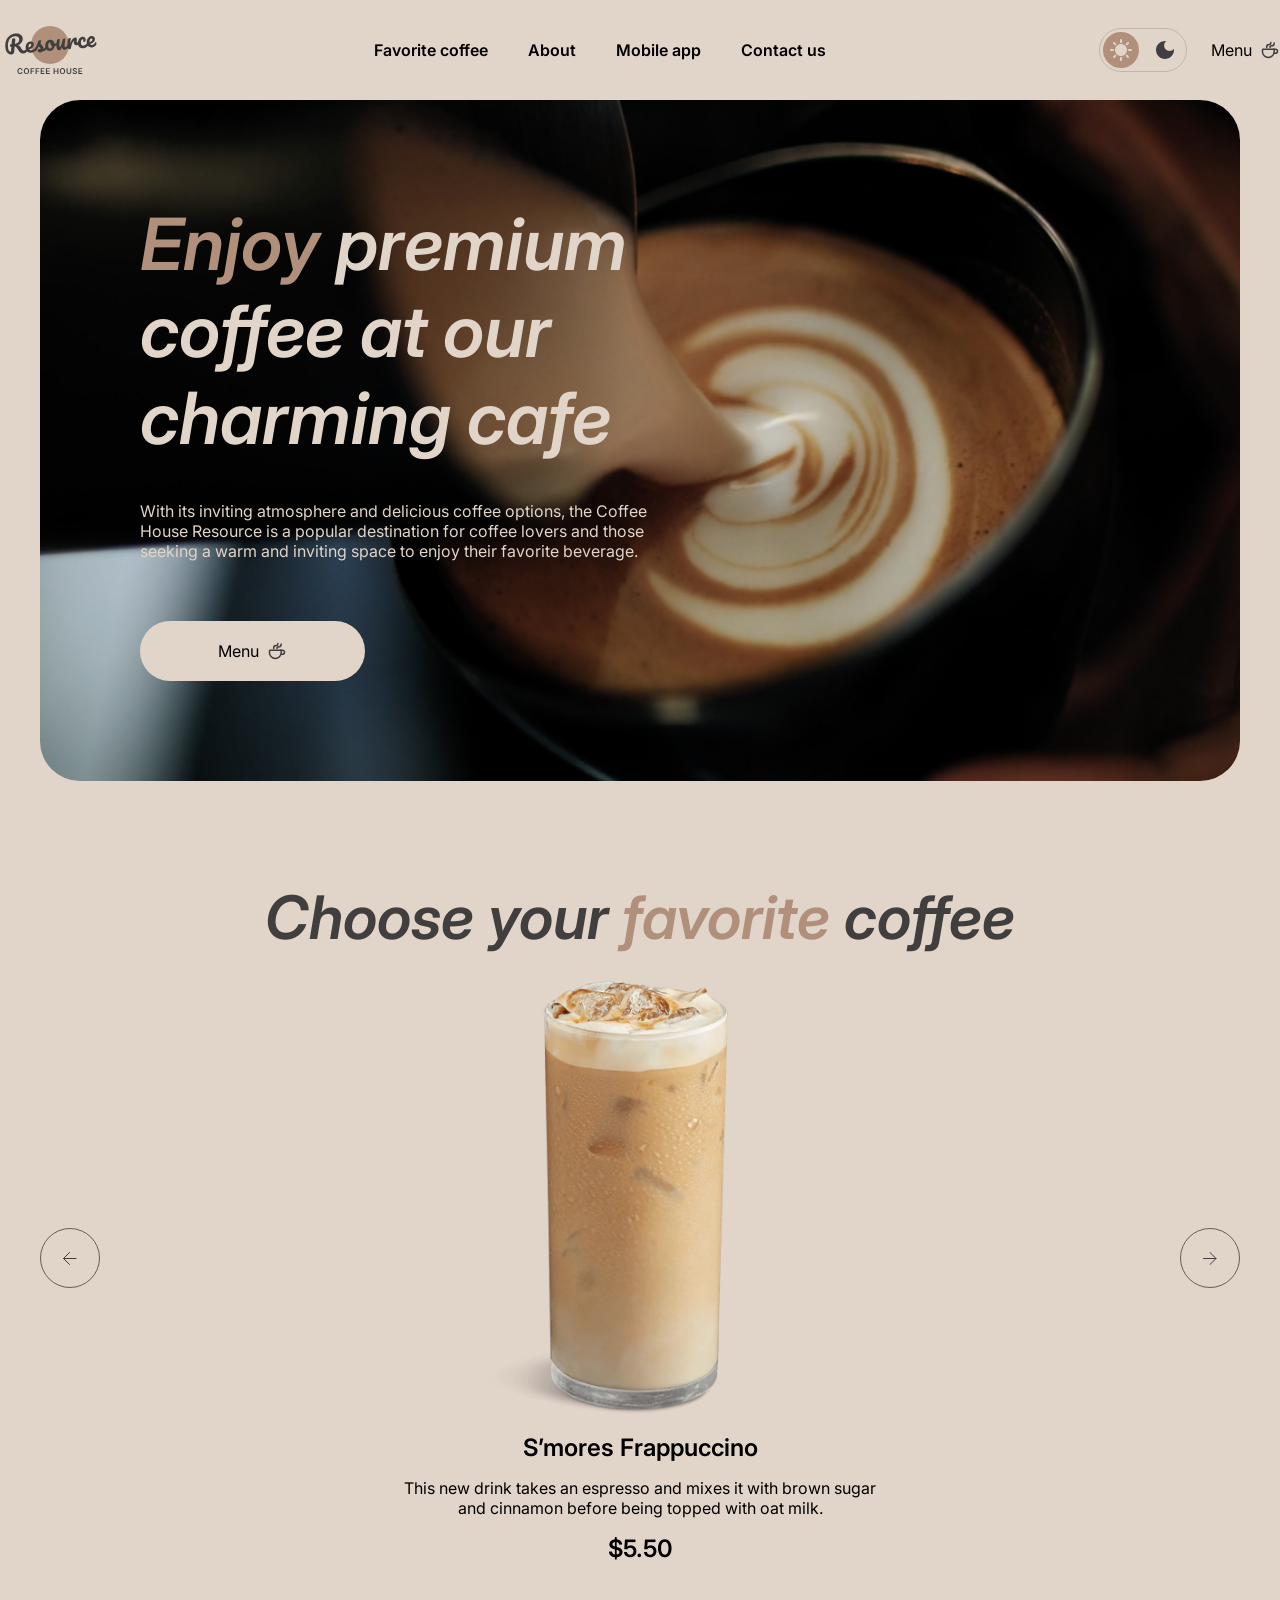
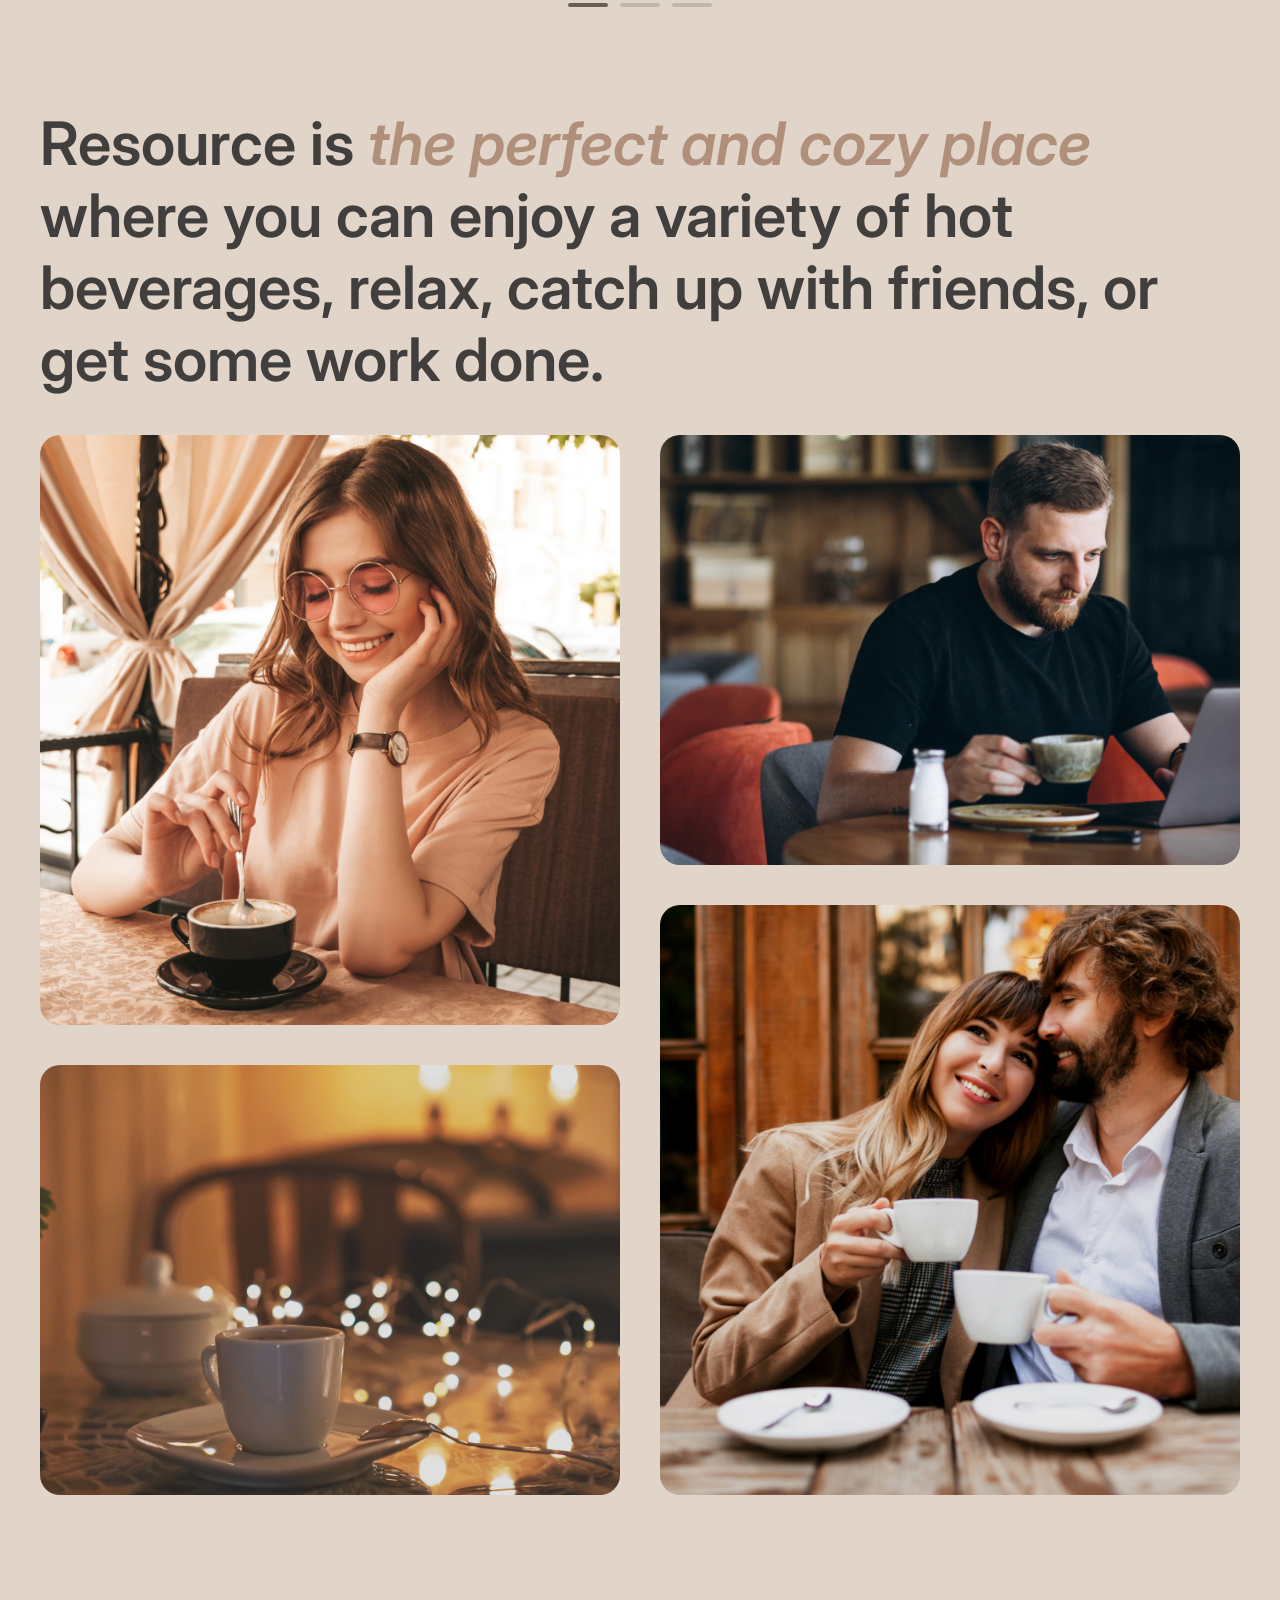
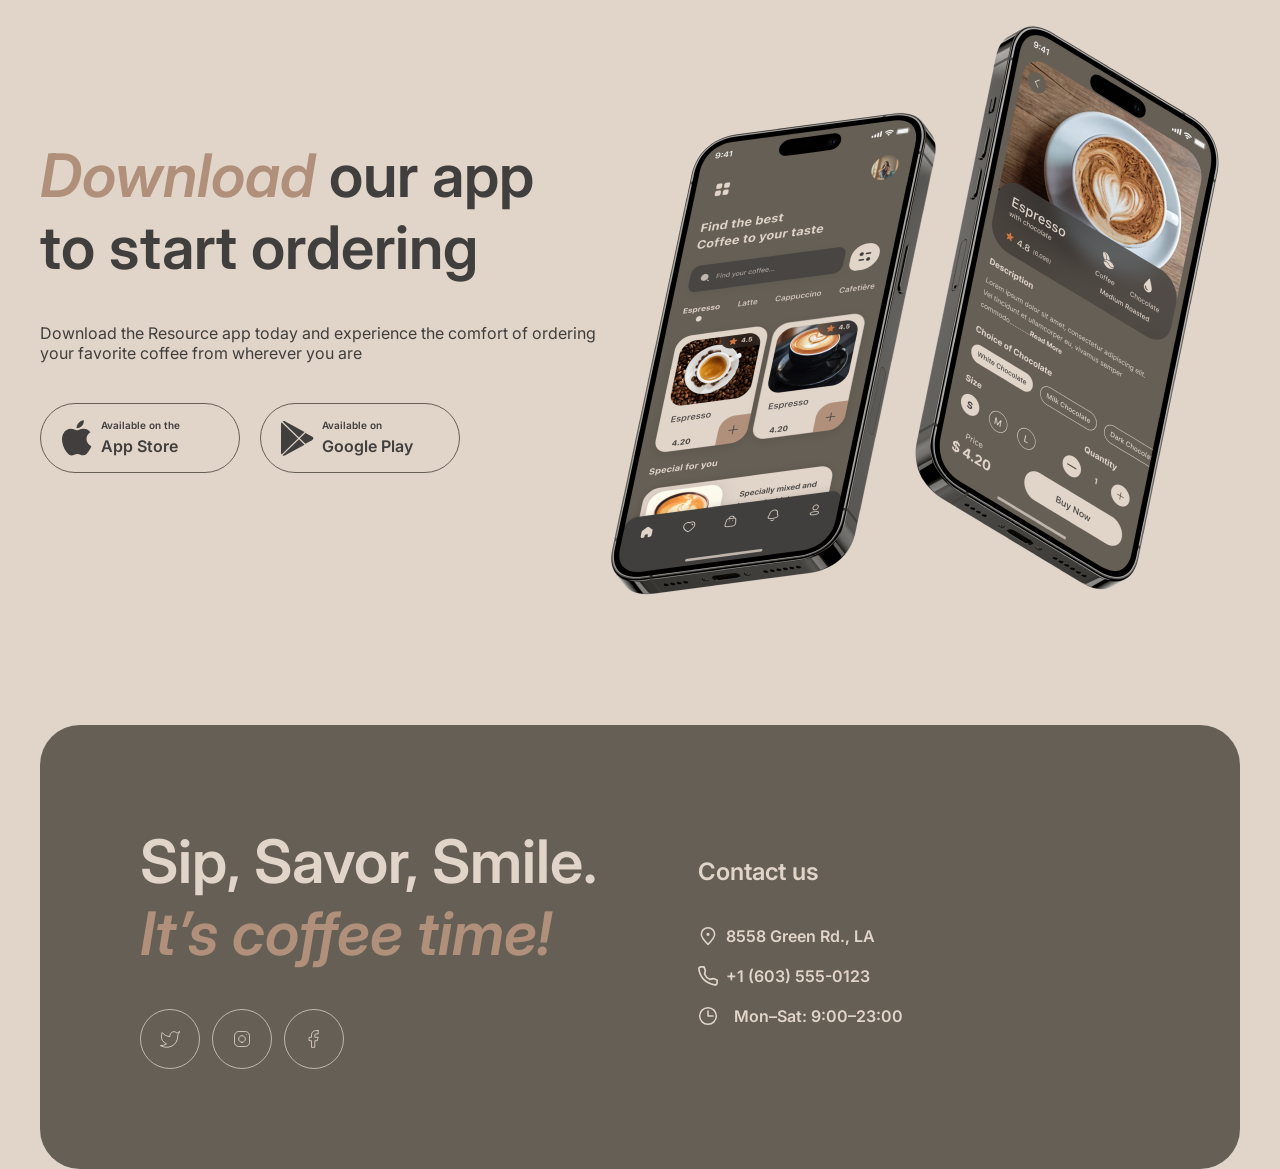
==== index.html @ 32d80911 "feat: add responsive layout" ====
<!DOCTYPE html>
<html lang="en" data-theme = 'light'>
<head>
    <meta charset="UTF-8">
    <meta name="viewport" content="width=device-width, initial-scale=1.0">
    <title>Document</title>
    <link rel="stylesheet" href="./style.css">
    <link rel="stylesheet" href="./common.css">
</head>
<body>
    <header class="header">
        <div class="wrapper">
            <div class="header__wrapper">
                <div class="header__logo">
                    <a href="./index.html">
                        <img src="./image/svg/logo.svg" alt="coffee house">
                    </a>
                </div>
                  <div class="header__navigation">
                <nav class="header__nav">
                    <ul class="header__list">
                        <li class="header__item">
                            <a href="#favorite" class="header__link">
                                Favorite coffee
                            </a>
                        </li>
                         <li class="header__item">
                            <a href="#about" class="header__link">
                                About
                            </a>
                        </li>
                         <li class="header__item">
                            <a href="#mobile-app" class="header__link">
                                Mobile app
                            </a>
                        </li>
                         <li class="header__item">
                            <a href="#contacts" class="header__link">
                                Contact us
                            </a>
                        </li>
                    </ul>
                </nav>
                          <div class="header__menu-mobile">
                        <a href="./menu.html" class="header__menu-link">
                          <span>Menu</span>
                        <img src="./image/svg/coffee-cup.svg" alt="">
                    </a>
                </div>
                </div>
                <div class="header__actions">
                    <button class="theme-switch"
                    type="button"
                    aria-label="Switch to the dark theme"
                    aria-checked="false"
                    role="switch"
                    >
                    <span class="theme-switch__option theme-switch__option--sun">
                        <img src="./image/svg/Sun.svg" alt="">
                    </span>
                   <span class="theme-switch__option theme-switch__option--moon">
                      <span class="theme-switch__icon theme-switch__icon--moon"></span>
                   </span>
                    </button>
                    <div class="header__menu">
                        <a href="./menu.html" class="header__menu-link">
                          <span>Menu</span>
                        <img src="./image/svg/coffee-cup.svg" alt="">
                    </a>
                </div>
    <button
    class="burger"
    type="button"
    aria-label="Open menu"
    aria-expanded="false"
    aria-controls="main-navigation"
  >
    <span class="burger__line"></span>
    <span class="burger__line"></span>
  </button>
                 
                </div>
            </div>

        </div>
    </header>
    <main>
        <div class="wrapper">
        <section class="hero">
            <div class="hero__wrapper">
                <h1 class="hero__title">
                <span class="hero__world">Enjoy</span> premium coffee at our charming cafe
             </h1>
             <p class="hero__subtitle">
                With its inviting atmosphere and delicious coffee options, 
                the Coffee House Resource is a popular destination for coffee lovers and those 
                seeking a warm and inviting space to enjoy their favorite beverage.
             </p>
                <div class = "hero__wrap">
                <a class="hero__button" href="./menu.html"><span>Menu</span><img src="./image/svg/coffee-cup.svg" alt=""></a>
        
             </div>
            </div>
          
        </section>
        <section class="favorites" id="favorite">
            <h2 class="favorites__title">
                Choose your <span class="favorites__accent">favorite</span> coffee
            </h2>
              <div class="favorites__slider">

                <button class="favorites__arrow favorites__arrow--prev"
                type="button"
                 aria-label="Previous coffee"
                ><img src="./image/svg/left.svg" alt="">
            </button>


                 <div class="favorites__viewport">
                 <div class="favorites__track">

        <article class="favorites__slide">
          <img
            class="favorites__image"
            src="./image/coffee-slider-1.png"
            alt="S'mores Frappuccino"
          >

          <h3 class="favorites__name">
            S’mores Frappuccino
          </h3>

          <p class="favorites__description">
       This new drink takes an espresso and mixes it with brown sugar and cinnamon before being topped with oat milk.
          </p>

          <p class="favorites__price">$5.50</p>
        </article>
        
        <article class="favorites__slide">
          <img
            class="favorites__image"
            src="./image/coffee-slider-2.png"
            alt="S'mores Frappuccino"
          >

          <h3 class="favorites__name">
            Caramel Macchiato
          </h3>

          <p class="favorites__description">
       Fragrant and unique classic espresso with rich caramel-peanut syrup, with cream under whipped thick foam.
          </p>

          <p class="favorites__price">$5.00</p>
        </article>
          <article class="favorites__slide">
          <img
            class="favorites__image"
            src="./image/coffee-slider-3.png"
            alt="S'mores Frappuccino"
          >

          <h3 class="favorites__name">
            Ice coffee
          </h3>

          <p class="favorites__description">
     A popular summer drink that tones and invigorates. Prepared from coffee, milk and ice.

          <p class="favorites__price">$4.50</p>
        </article>
                 </div>
                 </div>
                     <button class="favorites__arrow favorites__arrow--next"
                type="button"
                 aria-label="Next coffee"
                ><img src="./image/svg/right.svg" alt=""></button>
              </div>
                <div class="favorites__pagination" aria-hidden="true">
    <span class="favorites__indicator favorites__indicator--active"></span>
    <span class="favorites__indicator"></span>
    <span class="favorites__indicator"></span>
  </div>
        </section>
          </div>
    <div class="wrapper">
        <section class="about" id="about">
            <h3 class="about__title">
                Resource is <span class="about__world">the perfect and cozy place</span> where you can enjoy a 
                variety of hot beverages, relax, catch up with friends, or get some work done.
            </h3>
            <div class="about__images">
            <img class="about__one about__image" src="./image/about-1.jpg" alt="">
               <img class="about__three about__image about__image--mobile-hidden" src="./image/about-3.jpg" alt="">
            <img class="about__two about__image about__image--mobile-hidden" src="./image/about-2.jpg" alt="">
         
            <img class="about__four about__image" src="./image/about-4.jpg" alt="">
            </div>
           
        </section>
    </div>
     <div class="wrapper">
        <section class="mobile" id = "mobile-app">
            <div class="mobile__wrapper">
                          <div class="mobile__text">
            <h2 class="mobile__title">
               <span class="mobile__world">Download</span>  our app
                  to start ordering
            </h2>
            <p class="mobile__description">
                Download the Resource app today and experience the comfort
                 of ordering your favorite coffee from wherever you are
            </p>
            <div class="links">
                <a class="links__store" href="">  <span class="links__icon links__icon--apple"></span>
                    <span class="links__text">
      <span class="links__caption">Available on the</span>
      <span class="links__name">App Store</span>
    </span></a>
                <a class="links__store" href="">  <span class="links__icon links__icon--google"></span>
                    <span class="links__text">
      <span class="links__caption">Available on</span>
      <span class="links__name">Google Play</span>
    </span></a>

            </div>
          </div>
      <img src="./image/mobile-screens.png" alt="" class="mobil__img">
            </div>
        </section>
     </div>

    </main>
         <div class="wrapper">
<footer class="contacts" id="contacts">
    <div class="contacts__wrapper">
  <div class="contacts__intro">
    <h2 class="contacts__title">
      Sip, Savor, Smile.
      <span class="contacts__accent">
        It’s coffee time!
      </span>
    </h2>

    <div class="contacts__socials">
     <a class="contacts__link" href=""><span class="contacts__icon contacts__icon--twitter"></span></a>
     <a class="contacts__link"  href=""><span class="contacts__icon contacts__icon--insagram"></a>
     <a class="contacts__link"  href=""><span class="contacts__icon contacts__icon--facebook"></a>
    </div>
  </div>

  <div class="contacts__info">
    <p class="contacts__heading">
      Contact us
    </p>
    <ul class="contacts__list">
  <li class="contacts__item">
    <a
      class="contacts__link-info"
      href="https://maps.google.com/?q=8558+Green+Rd+LA"
      target="_blank"
      rel="noopener noreferrer"
    >
      <span class="contacts__icon contacts__icon--location"></span>
      <span class="contacts__text">8558 Green Rd., LA</span>
    </a>
  </li>

  <li class="contacts__item">
    <a
      class="contacts__link-info"
      href="tel:+16035550123"
    >
      <span class="contacts__icon contacts__icon--phone"></span>
      <span class="contacts__text">+1 (603) 555-0123</span>
    </a>
  </li>

  <li class="contacts__item">
    <div class="contacts__schedule">
      <span class="contacts__icon contacts__icon--clock"></span>
      <span class="contacts__text">Mon–Sat: 9:00–23:00</span>
    </div>
  </li>
</ul>
  </div>
  </div>
</footer>
     </div>
 <script src="./index.js"></script>
  <script src="./common.js"></script>
</body>

</html>
---- style.css ----
/*hero*/


.hero{
    background: url('./image/img-hero.jpg') center no-repeat;
    background-size: cover;
    margin-top: 100px;
    border-radius: 40px;
    margin-bottom: 100px;
}

.hero__wrapper{
  padding-top: 100px;
  padding-left: 100px;
  padding-bottom: 100px;
  max-width: 620px;
}

.hero__title{
  font-weight: 600;
  font-style: italic;
  font-size: 72px;
  color: #E1D4C9;
  margin-bottom: 40px;
}

.hero__world{
    color: #B0907A;
}

.hero__subtitle{
    font-weight: 400;
    font-size: 16px;
    color: #E1D4C9;
    margin-bottom: 60px;
}


.hero__button{
    display: flex;
    gap: 8px;
    border-radius: 100px;
    background-color: #E1D4C9;
    padding: 20px 78px;
}

.favorites{
    margin-bottom: 100px;
}

.favorites__title{
    font-weight: 600;
    font-size: 60px;
    font-style: italic;
    color: #403F3D;
    text-align: center;
}

.favorites__accent{
    color: #B0907A;
}


.favorites__slider{
    display: grid;
    grid-template-columns: auto minmax(0, 480px) auto;
    align-items: center;
    margin-bottom: 40px;
    justify-content: space-between;    
}

.favorites__viewport {
  overflow: hidden;
}


.favorites__track {
  display: flex;
  transition: transform 0.5s ease;
}


.favorites__slide {
  flex: 0 0 100%;
  text-align: center;
}

.favorites__image {
  width: 480px;
  max-width: 100%;
  margin-inline: auto;
}

.favorites__name {
    margin-bottom: 16px;
    font-weight: 600;
    font-size: 24px;
}
.favorites__description{
    margin-bottom: 16px;
}

.favorites__price{
    font-weight: 600;
    font-size: 24px;
}

.favorites__arrow {
  display: flex;
  align-items: center;
  justify-content: center;
  width: 60px;
  height: 60px;
  border: 1px solid #665F55;
  border-radius: 50%;
  transition:
    background-color 0.2s ease,
    color 0.2s ease;
}

.favorites__pagination{
    display: flex;
    gap: 12px;
    justify-content: center;
}


.favorites__indicator{
    width: 40px;
    height: 4px;
    background-color: #C1B6AD;
    border-radius: 100px;
}


.favorites__arrow:hover {
  background-color: #665f55;
  color: #e1d4c9;
}

.favorites__arrow:focus-visible {
  outline: 2px solid #403f3d;
  outline-offset: 3px;
}

.favorites__indicator--active {
  background-color: #665f55;
}


.about{
    margin-bottom: 100px;
}


.about__title{
    font-weight: 600;
    color: #403F3D;
    font-size: 60px;
    margin-bottom: 40px;
}

.about__world{
 color: #B0907A;
 font-style: italic;
}


.about__one{
    max-width: 660px;
    height: 590px;
    grid-column: 1/2;
    grid-row: 1/3;
}

.about__two{
    max-width: 660px;
    height: 430px;
    grid-column: 1/2;
    grid-row: 3/4;
}

.about__three{
    max-width: 660px;
    height: 430px;
    grid-column: 2/3;
    grid-row: 1/2;
}

.about__four{
    max-width: 660px;
    height: 590px;
    grid-column: 2/3;
    grid-row: 2/4;
}

.about__images{
    display: grid;
    grid-template-columns: 1fr 1fr;
    grid-template-rows: 430px 120px 430px;
    gap: 40px
}

.about__image {
  width: 100%;
  height: 100%;

  object-fit: cover;
  border-radius: 20px;
}


.mobile{
    margin-bottom: 100px;
}

.mobile__title{
    font-weight: 600;
    font-size: 60px;
    margin-bottom: 40px;
}

.mobile__world{
    color: #B0907A;
    font-style: italic;
}

.mobile__text{
    max-width: 560px;
    color: #403F3D;
    margin-top: 144px;
}

.mobile__description{
    margin-bottom: 40px;
}

.mobile__wrapper{
    display: flex;
}

.links{
    display: flex;
    gap: 20px;
      transition:
    background-color 0.2s ease,
    color 0.2s ease;
      color: #403f3d;
}

.links__store{
    display: flex;;
    border: 1px solid #665F55;
    border-radius: 100px;
    font-weight: 600;
    align-items: center;
     padding-top: 14px;
     padding-bottom: 14px;
     padding-left: 20px;
     width: 200px;
}

.links__text{
     display: flex;
     flex-wrap: wrap;
    margin-left: 8px;
}

.links__caption{
    margin-bottom: 2px;
    font-size: 10px;
    line-height: 140%;
}

.links__name{
    font-size: 16px;
    line-height: 150%;
}

.links__icon {
  display: block;
  width: 36px;
  height: 36px;

  background-color: currentColor;

  mask-repeat: no-repeat;
  mask-position: center;
  mask-size: contain;

  -webkit-mask-repeat: no-repeat;
  -webkit-mask-position: center;
  -webkit-mask-size: contain;
}


.links__icon--apple {
  mask-image: url('./image/svg/Vector\ \(2\).svg');
  -webkit-mask-image: url('./image/svg/Vector\ \(2\).svg');
}

.links__icon--google{
    mask-image: url('./image/svg/Icon.svg');
  -webkit-mask-image: url('./image/svg/Icon.svg');
}

.links__store:hover {
  background-color: #665F55;
  color: #E1D4C9
}

.hero__wrap{
    display: flex;
}


@media (max-width: 768px) {
.mobile__wrapper{
    flex-direction: column;
}

.about__image--mobile-hidden{
    display: none;
}

.about__images{
    grid-template-columns: 1fr;
    grid-template-rows: none;
}

.about__four{
    grid-column: 1;
}

.about__one{
     grid-column: 1/2;
    grid-row: 1/2;
}

.mobile__text{
    margin-top: 0;
}
.mobile__text{
    margin-bottom: 100px;
}
}

@media (max-width: 380px) {
    body{
        padding-left: 16px;
        padding-right: 16px;
    }
.favorites__arrow{
    display: none;
}

.hero__wrapper{
    padding: 60px 16px 60px 16px;
}

.hero__title{
    font-size: 42px;
}

  .favorites__slider {
    grid-template-columns: minmax(0, 1fr);
    justify-content: normal;
    gap: 0;
  }

    .favorites__viewport {
    width: 100%;
    max-width: 480px;
    justify-self: center;
    overflow: hidden;
  }

  .favorites__track {
    width: 100%;
  }

  .favorites__slide {
    flex: 0 0 100%;
    min-width: 0;
  }

  .about__title, .mobile__title, .contacts__title{
    font-size: 32px;
  }

  .about__image{
    width: 100%;
    height: 590px;
  }

  .links{
    flex-direction: column;
  }

  
}
---- common.css ----
/* reset.css */

*,
*::before,
*::after {
  box-sizing: border-box;
}

html {
  scroll-behavior: smooth;
}

body {
  margin: 0;
  min-width: 320px;
  padding-left: 40px;
  padding-right: 40px;
}

h1,
h2,
h3,
h4,
p,
figure,
blockquote,
dl,
dd {
  margin: 0;
}

ul,
ol {
  margin: 0;
  padding: 0;
  list-style: none;
}

a {
  color: inherit;
  text-decoration: none;
}

button,
input,
textarea,
select {
  font: inherit;
}

button {
  padding: 0;
  border: 0;
  background: none;
  color: inherit;
  cursor: pointer;
}

img,
picture,
svg,
video,
canvas {
  display: block;
  max-width: 100%;
}

img {
  height: auto;
}

input,
textarea,
select {
  border: 0;
  outline: none;
}

textarea {
  resize: vertical;
}

table {
  border-collapse: collapse;
  border-spacing: 0;
}

:focus-visible {
  outline: 2px solid currentColor;
  outline-offset: 3px;
}




@font-face {
  font-family: 'Inter';
  src: url('./fonts/Inter-VariableFont_opsz\,wght.ttf')
    format('truetype');
  font-style: normal;
  font-weight: 100 900;
}

@font-face {
  font-family: 'Inter';
  src: url('./fonts/Inter-Italic-VariableFont_opsz\,wght.ttf')
    format('truetype');
  font-style: italic;
  font-weight: 100 900;
}


body {
  font-family: 'Inter', sans-serif;
  background-color: #E1D4C9;
}

.wrapper{
    max-width: 1360px;
    margin: 0 auto;
}

.header{
    position: fixed;
      top: 20px;
      left: 0;
   
  width: 100%;
  z-index: 1000;
}

.theme-switch__option {
  display: flex;
  align-items: center;
  justify-content: center;
  width: 36px;
  height: 36px;
  border-radius: 50%;
}

.theme-switch__option--sun {
  background-color: #b0907a;
}

.theme-switch__option--moon {
  background-color: transparent;
}

[data-theme='dark'] .theme-switch__option--sun{
  background-color: transparent;
}


[data-theme='dark'] .theme-switch__option--moon{
background-color: #B0907A;
}


.theme-switch__icon--moon {
  width: 18px;
  height: 18px;
  background-color: #403f3d;
  mask-image: url('./image/svg/Moon.svg');
  mask-repeat: no-repeat;
  mask-position: center;
  mask-size: contain;

  -webkit-mask-image: url('../image/svg/Moon.svg');
  -webkit-mask-repeat: no-repeat;
  -webkit-mask-position: center;
  -webkit-mask-size: contain;
}

[data-theme='dark'] .theme-switch__icon--moon {
  background-color: #E1D4C9;
}

.header__navigation {
  display: flex;
  align-items: center;
  gap: 40px;
}


.header__wrapper{
    display: flex;
    justify-content: space-between;
    align-items: center;
}

.header__list{
    display: flex;
    font-size: 16px;
    font-weight: 600;
}

.header__item:not(:last-child){
    margin-right: 40px;
}

.header__link {
  text-decoration: none;
}

.header__link:hover {
  opacity: 0.4;
}

.header__link:focus-visible {
  outline: 2px solid #403f3d;
  outline-offset: 3px;
}

.header__link:active {
  opacity: 0.6;
}

.header__actions{
    display: flex;
    gap:24px;
    align-items: center;
}

.theme-switch{
    display: flex;
    gap: 8px;
    width: 88px;
    height: 44px;
    border: 1px solid #C1B6AD;
    border-radius: 100px;
    padding: 3px;

}


.header__menu-link{
    display: flex;
    gap: 8px
}



.contacts{
    background-color: #665F55;
    border-radius: 40px;
}


.contacts__wrapper{
    display: flex;
}


.contacts__intro{
    max-width: 558px;
    padding: 100px 0px 100px 100px;
    margin-right: 100px;

}

.contacts__title{
    color: #E1D4C9;
    font-weight: 600;
    font-size: 60px;
    margin-bottom: 40px;
}


.contacts__accent{
    color: #B0907A;
    font-style: italic;
}

.contacts__socials{
    display: flex;
      gap: 12px;
    color: #E1D4C9;
}

.contacts__link{
  display: flex;
  align-items: center;
  justify-content: center;
  width: 60px;
  height: 60px;

  border: 1px solid #c1b6ad;
  border-radius: 50%;
transition: color 0.2s ease;;
}

.contacts__icon{
  display: block;
  width: 22px;
  height: 20px;

  background-color: currentColor;

  mask-repeat: no-repeat;
  mask-position: center;
  mask-size: contain;

  -webkit-mask-repeat: no-repeat;
  -webkit-mask-position: center;
  -webkit-mask-size: contain;
}

.contacts__icon--twitter {
  mask-image: url('./image/svg/twitter.svg');
  -webkit-mask-image: url('./image/svg/twitter.svg');
}

.contacts__icon--insagram {
  mask-image: url('./image/svg/instagram.svg');
  -webkit-mask-image: url('./image/svg/instagram.svg');
}

.contacts__icon--facebook {
  mask-image: url('./image/svg/facebook.svg');
  -webkit-mask-image: url('./image/svg/facebook.svg');
}


.contacts__link:hover{
 color: #B0907A;
 border: 1px solid #B0907A;
}



.contacts__info{
    padding: 132px 100px 132px 0px;
    color: #E1D4C9;
    font-weight: 600;
}

.contacts__heading{
 margin-bottom: 40px;
 font-size: 24px;
}


.contacts__list{
    display: flex;
    flex-direction: column;
    gap: 20px;
}

.contacts__link,
.contacts__schedule {
  display: flex;
  align-items: center;
  gap: 8px;
}

.contacts__link-info{
    display: flex;
    transition: color 0.2s ease;;
}

.contacts__icon {

  width: 20px;
  height: 20px;
  background-color: currentColor;

  mask-repeat: no-repeat;
  mask-position: center;
  mask-size: contain;

  -webkit-mask-repeat: no-repeat;
  -webkit-mask-position: center;
  -webkit-mask-size: contain;
}


.contacts__icon--location {
  mask-image: url('./image/svg/pin-alt\ \(1\).svg');
  -webkit-mask-image: url('./image/svg/pin-alt\ \(1\).svg');
}

.contacts__icon--phone {
  mask-image: url('./image/svg/Path.svg');
  -webkit-mask-image: url('./image/svg/Path.svg');
}

.contacts__icon--clock {
  mask-image: url('./image/svg/clock.svg');
  -webkit-mask-image: url('./image/svg/clock.svg');
}

.contacts__text{
    margin-left: 8px;
}

.contacts__link-info:hover{
 color: #B0907A;
}

.burger{
  display: none;
}


.header__navigation--open{
  display: none;
}


.header__menu-mobile{
  display: none;
}


@media (max-width: 768px) {
.header__menu-mobile{
  display: block;
}



  .product-card--extra{
    display: none;
  }

.header__wrapper{
  padding-left: 40px;
  padding-right: 40px;
}  



 /* закрытое состояние */
  .header__navigation {
    display: none;
  }

  /* открытое состояние */
  .header__navigation--open {
    display: flex;

    position: fixed;
    top: 90px;
    left: 0;
    right: 0;
    bottom: 0;

    flex-direction: column;
    align-items: center;

    padding: 60px 0 0;

    background-color: #E1D4C9;
    z-index: 100;
  }

  .header__list {
    flex-direction: column;
    align-items: center;
    gap: 60px;
    font-size: 32px;
  }
  html.no-scroll,
body.no-scroll {
  overflow: hidden;
}

  .header__menu-link {
    margin-top: 60px;
    color: #403F3D;
  }

  .header__menu-link img{
    width: 40px;
    height: 40px;
  }

  .header__menu{
    display: none;
  }

  .header__menu-link{
    display: flex;
    margin-top: 40px;
    font-weight: 600;
    font-size: 32px;
    color: #403F3D
  }

  .header__item:not(:last-child){
    margin-right: 0;
  }


    .burger {
    display: flex;
    flex-direction: column;
    gap: 8px;

    width: 44px;
    height: 44px;
    border: 1px solid #665F55;
    border-radius: 50%;
    align-items: center;
    justify-content: center;
  }

  .burger__line {
    width: 16px;
    height: 2px;
    background-color: currentColor;
    transition: transform 0.3s ease;
  }
  .burger--open .burger__line:first-child {
  transform: translateY(5px) rotate(45deg);
}

.burger--open .burger__line:last-child {
  transform: translateY(-5px) rotate(-45deg);
}


.contacts__wrapper{
    display: flex;
    flex-direction: column;
}

.contacts__intro{
  padding: 100px 60px 0 60px;
  margin-right: 0;
  max-width: 578px;
  margin-bottom: 100px;
}

.contacts__info{
  padding: 0 60px 100px 60px;
}

}



@media (max-width: 380px) {
    body{
        padding-left: 16px;
        padding-right: 16px;
    }

    .contacts__title{
      font-size: 32px;
    }
    .contacts__intro{
      padding: 60px 16px 0 16px;
      max-width: 324px;
    }

    .contacts__info{
      padding: 0 16px 60px 16px;
    }

}
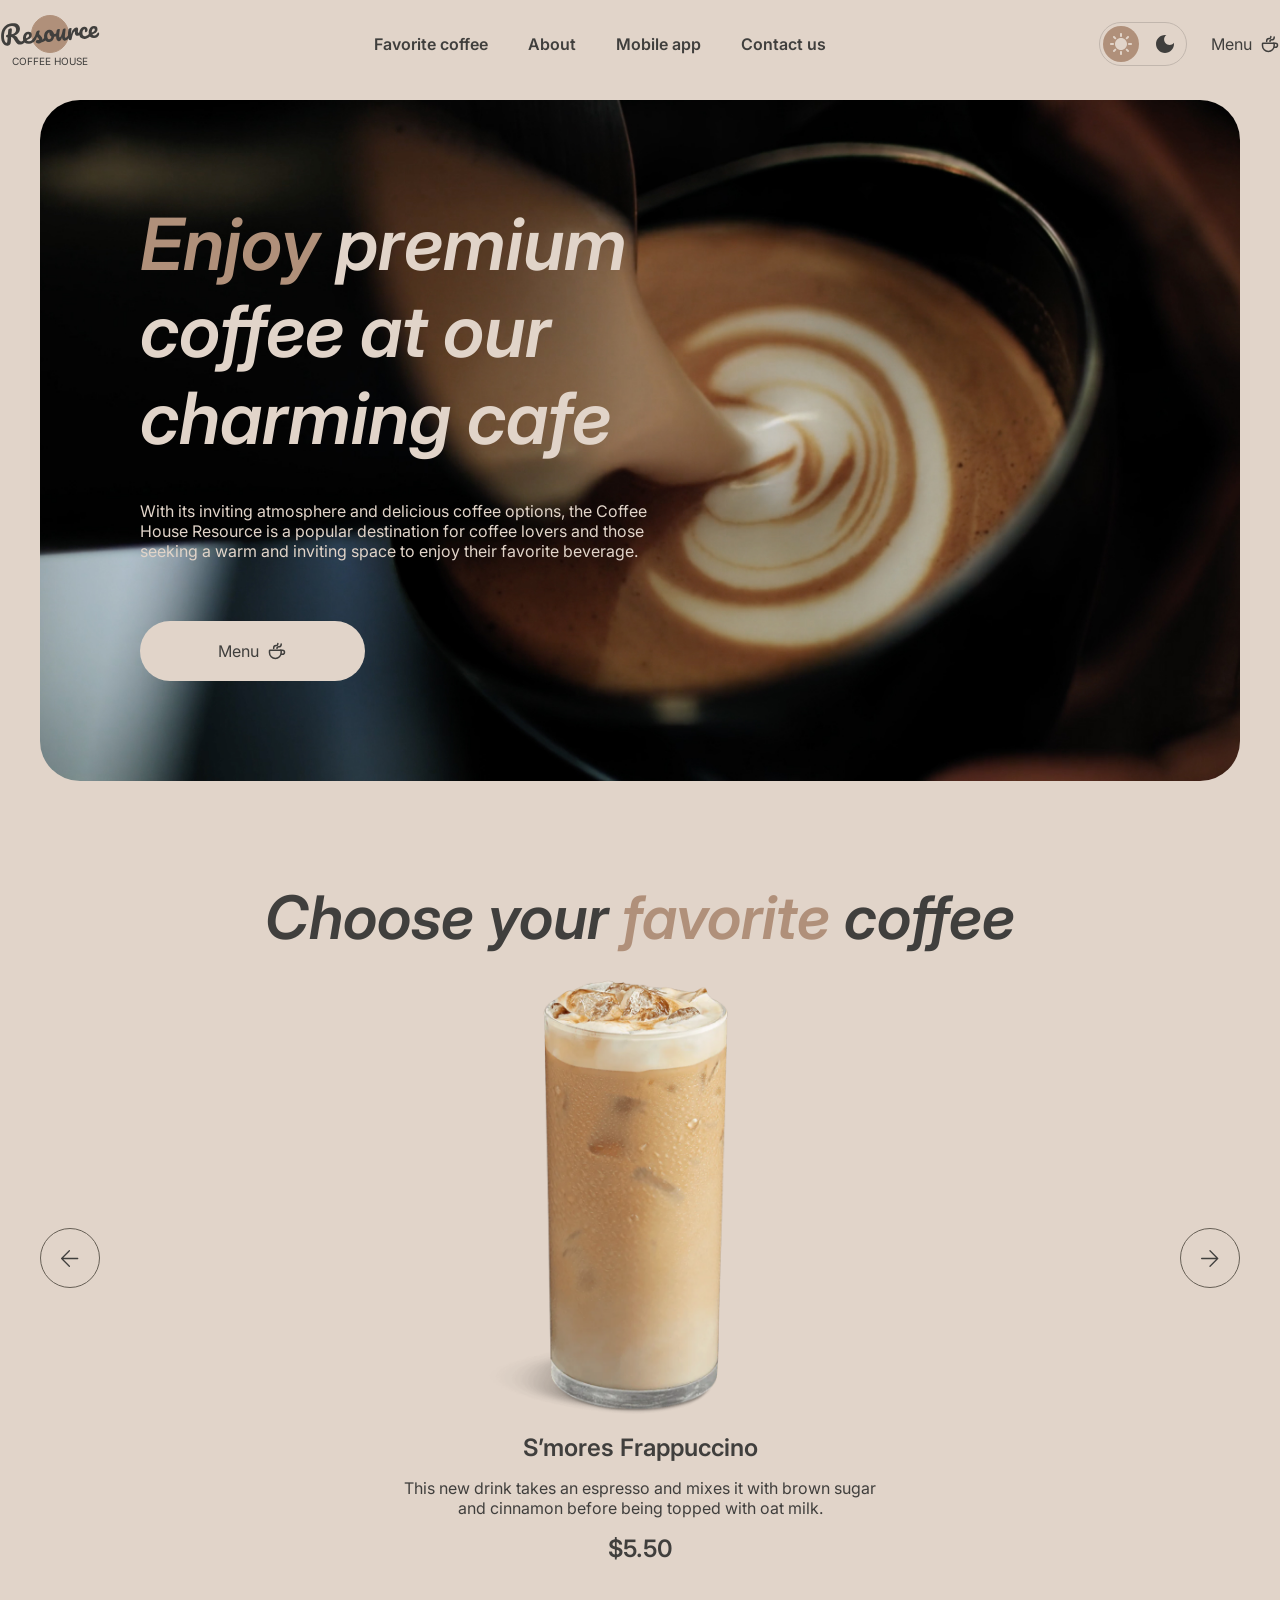
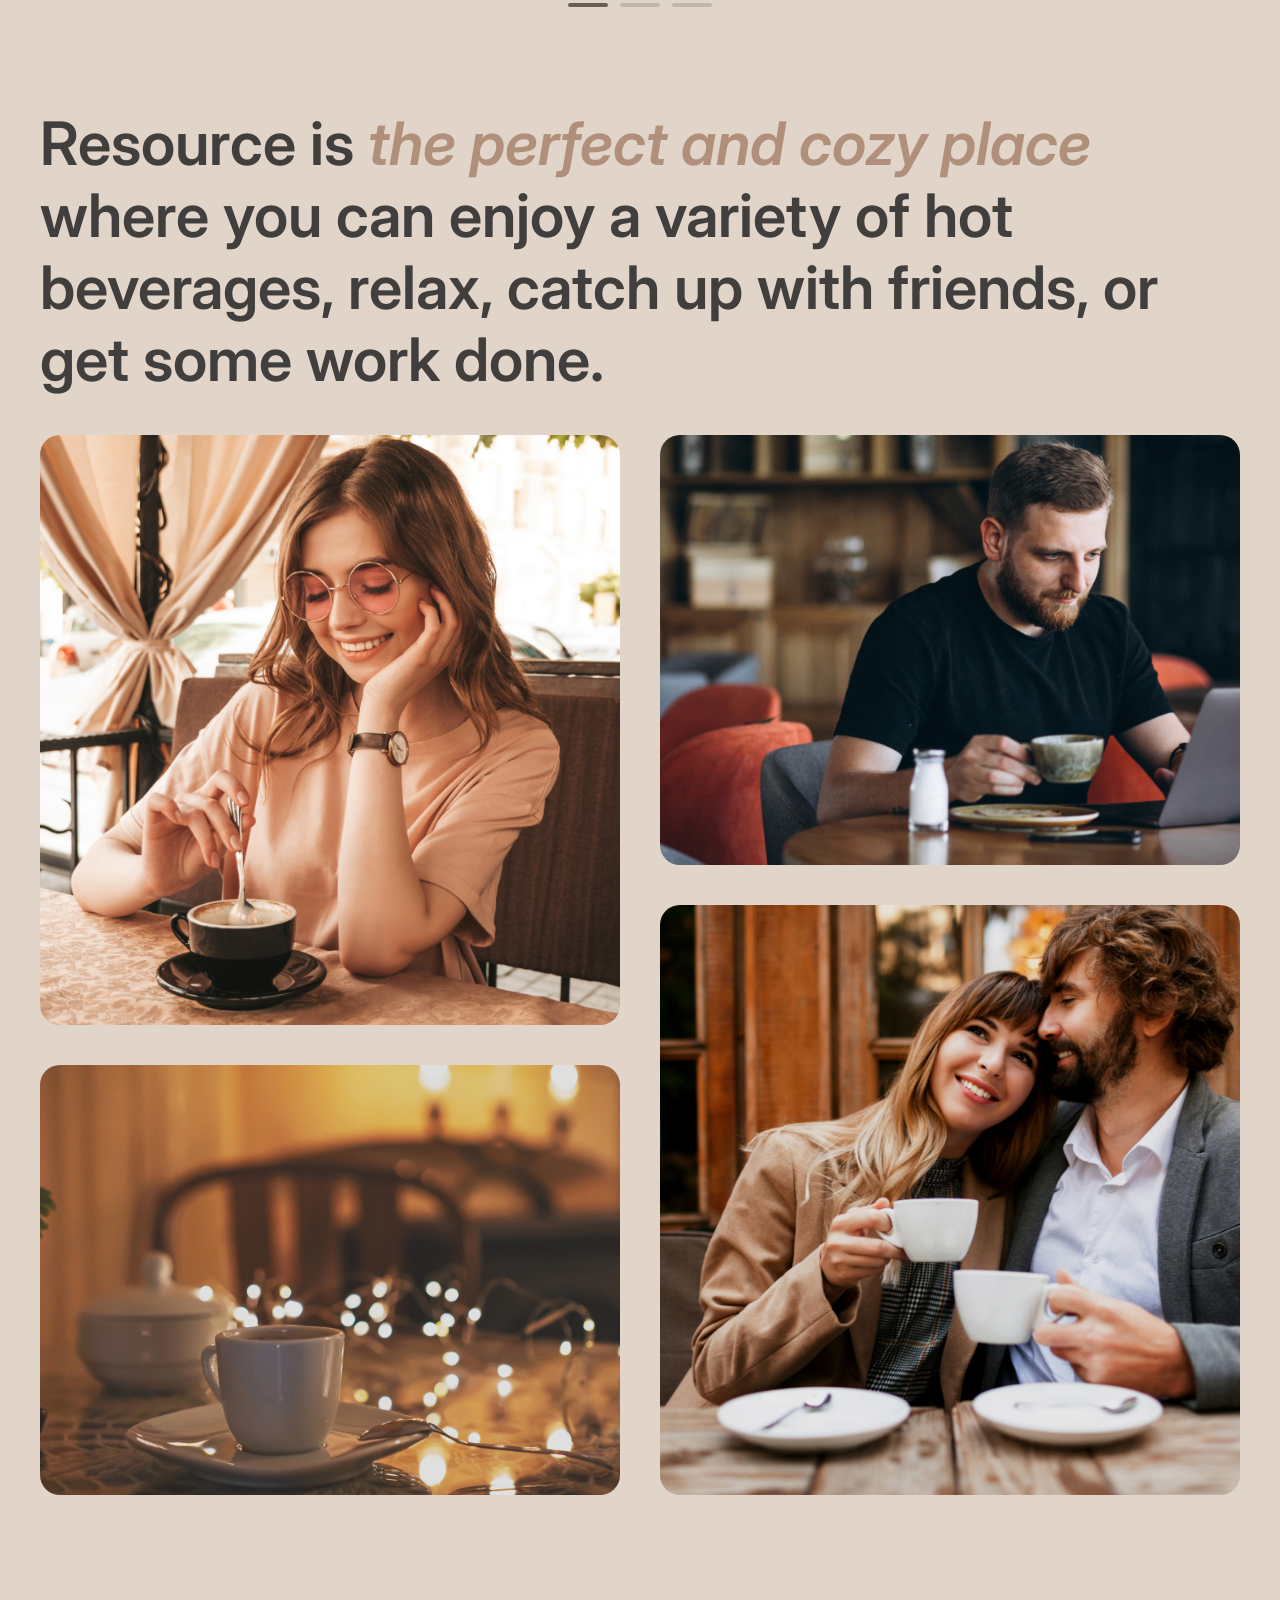
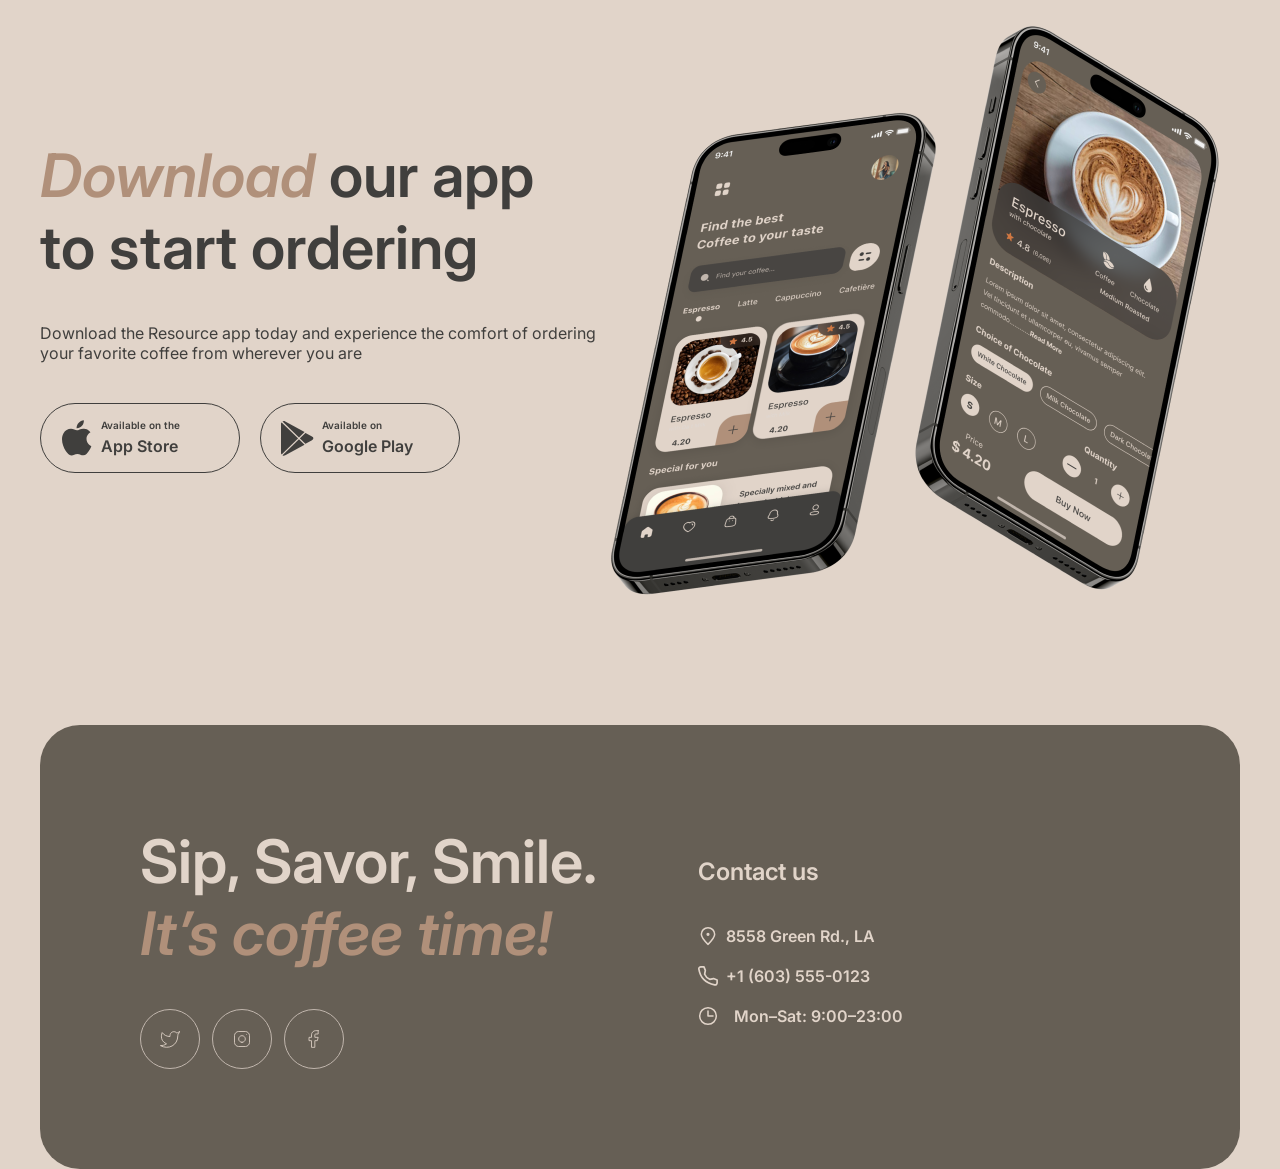
==== commit 8b22c31b: "feat: add menu interactions and product modal" ====
--- a/index.html
+++ b/index.html
@@ -13,7 +13,8 @@
             <div class="header__wrapper">
                 <div class="header__logo">
                     <a href="./index.html">
-                        <img src="./image/svg/logo.svg" alt="coffee house">
+                      <span class = "header__logo-img"></span>
+                       <span class="header__logo-text">COFFEE HOUSE</span>
                     </a>
                 </div>
                   <div class="header__navigation">
@@ -44,10 +45,11 @@
                           <div class="header__menu-mobile">
                         <a href="./menu.html" class="header__menu-link">
                           <span>Menu</span>
-                        <img src="./image/svg/coffee-cup.svg" alt="">
+                          <span class="header__img"></span>
                     </a>
                 </div>
                 </div>
+
                 <div class="header__actions">
                     <button class="theme-switch"
                     type="button"
@@ -63,12 +65,12 @@
                    </span>
                     </button>
                     <div class="header__menu">
-                        <a href="./menu.html" class="header__menu-link">
-                          <span>Menu</span>
-                        <img src="./image/svg/coffee-cup.svg" alt="">
+                        <a href="./menu.html" class="header__menu-link" aria-current="page">
+                        <span>Menu</span>
+                                <span class="header__img"></span>
                     </a>
                 </div>
-    <button
+            <button
     class="burger"
     type="button"
     aria-label="Open menu"
@@ -78,6 +80,7 @@
     <span class="burger__line"></span>
     <span class="burger__line"></span>
   </button>
+              
                  
                 </div>
             </div>
@@ -112,7 +115,7 @@
                 <button class="favorites__arrow favorites__arrow--prev"
                 type="button"
                  aria-label="Previous coffee"
-                ><img src="./image/svg/left.svg" alt="">
+                ><span class="favorites__left"></span>
             </button>
 
 
@@ -175,7 +178,7 @@
                      <button class="favorites__arrow favorites__arrow--next"
                 type="button"
                  aria-label="Next coffee"
-                ><img src="./image/svg/right.svg" alt=""></button>
+                ><span class="favorites__right"></span></button>
               </div>
                 <div class="favorites__pagination" aria-hidden="true">
     <span class="favorites__indicator favorites__indicator--active"></span>
--- a/style.css
+++ b/style.css
@@ -43,7 +43,7 @@
     display: flex;
     gap: 8px;
     border-radius: 100px;
-    background-color: #E1D4C9;
+    background-color: var(--background-tabs-active);
     padding: 20px 78px;
 }
 
@@ -55,7 +55,7 @@
     font-weight: 600;
     font-size: 60px;
     font-style: italic;
-    color: #403F3D;
+    color: var(--text-color);
     text-align: center;
 }
 
@@ -131,7 +131,7 @@
 .favorites__indicator{
     width: 40px;
     height: 4px;
-    background-color: #C1B6AD;
+    background-color: var(--favorites-bg);
     border-radius: 100px;
 }
 
@@ -147,7 +147,7 @@
 }
 
 .favorites__indicator--active {
-  background-color: #665f55;
+  background-color: var(--favorites-active)
 }
 
 
@@ -158,7 +158,7 @@
 
 .about__title{
     font-weight: 600;
-    color: #403F3D;
+    color: var(--text-color);
     font-size: 60px;
     margin-bottom: 40px;
 }
@@ -221,6 +221,7 @@
     font-weight: 600;
     font-size: 60px;
     margin-bottom: 40px;
+    color: var(--text-color);
 }
 
 .mobile__world{
@@ -230,7 +231,7 @@
 
 .mobile__text{
     max-width: 560px;
-    color: #403F3D;
+    color: var(--text-color);
     margin-top: 144px;
 }
 
@@ -253,7 +254,7 @@
 
 .links__store{
     display: flex;;
-    border: 1px solid #665F55;
+    border: 1px solid var(--text-color);
     border-radius: 100px;
     font-weight: 600;
     align-items: center;
@@ -267,6 +268,7 @@
      display: flex;
      flex-wrap: wrap;
     margin-left: 8px;
+    color: var(--text-color)
 }
 
 .links__caption{
@@ -280,12 +282,42 @@
     line-height: 150%;
 }
 
+.favorites__left{
+      width: 18px;
+  height: 18px;
+   background-color: var(--text-color);
+  mask-image: url('./image/svg/left.svg');
+  mask-repeat: no-repeat;
+  mask-position: center;
+  mask-size: contain;
+
+  -webkit-mask-image: url('./image/svg/left.svg');
+  -webkit-mask-repeat: no-repeat;
+  -webkit-mask-position: center;
+  -webkit-mask-size: contain;
+}
+
+.favorites__right{
+      width: 18px;
+  height: 18px;
+   background-color: var(--text-color);
+  mask-image: url('./image/svg/right.svg');
+  mask-repeat: no-repeat;
+  mask-position: center;
+  mask-size: contain;
+
+  -webkit-mask-image: url('./image/svg/right.svg');
+  -webkit-mask-repeat: no-repeat;
+  -webkit-mask-position: center;
+  -webkit-mask-size: contain;
+}
+
 .links__icon {
   display: block;
   width: 36px;
   height: 36px;
 
-  background-color: currentColor;
+  background-color: var(--text-color);
 
   mask-repeat: no-repeat;
   mask-position: center;
@@ -400,5 +432,5 @@
     flex-direction: column;
   }
 
-  
+
 }
--- a/common.css
+++ b/common.css
@@ -110,9 +110,56 @@
 }
 
 
+:root {
+  --page-bg: #e1d4c9;
+  --text-color: #403f3d;
+   --line-color:#403f3d;
+  --accent-color: #b0907a;
+   --footer-bg: #665F55;
+  --border-color: #c1b6ad;
+  --text-tabs: #E1D4C9;
+  --surface-color: #665f55;
+  --surface-text: #e1d4c9;
+  --background-tabs: #C1B6AD;
+   --background-tabs-active: #E1D4C9;
+  --modal-backdrop: rgb(64 63 61 / 80%);
+  --favorites-bg: #C1B6AD;
+  --favorites-active:#665F55;
+  --tabs-bg: #665F55;
+  --backdrop-color: rgba(64, 63, 61, 0.8);
+  --modal-bg: #E1D4C9;
+}
+
+
+[data-theme='dark'] {
+  --page-bg: #272624;
+     --footer-bg: #403f3d;
+     --favorites-bg: #665F55;
+  --text-color: #e1d4c9;
+ --background-tabs:#665F55;
+  --accent-color: #b0907a;
+--background-tabs-active:#292826;
+  --border-color: #665f55;
+  --favorites-active: #C1B6AD;
+  --surface-color: #403f3d;
+  --surface-text: #e1d4c9;
+--text-tabs: #403F3D;
+  --modal-backdrop: rgb(0 0 0 / 60%);
+   --tabs-bg: #292826;
+   --line-color:#665F55;
+   --backdrop-color:rgba(41, 40, 38, 0.8);
+   --modal-bg: #403F3D;
+}
+
+
 body {
   font-family: 'Inter', sans-serif;
-  background-color: #E1D4C9;
+ background-color: var(--page-bg);
+  color: var(--text-color);
+
+  transition:
+    background-color 0.3s ease,
+    color 0.3s ease;
 }
 
 .wrapper{
@@ -159,7 +206,7 @@
 .theme-switch__icon--moon {
   width: 18px;
   height: 18px;
-  background-color: #403f3d;
+   background-color: var(--text-color);
   mask-image: url('./image/svg/Moon.svg');
   mask-repeat: no-repeat;
   mask-position: center;
@@ -241,7 +288,7 @@
 
 
 .contacts{
-    background-color: #665F55;
+    background-color: var(--footer-bg);
     border-radius: 40px;
 }
 
@@ -411,6 +458,73 @@
   display: none;
 }
 
+.header__logo a{
+  display: flex;
+  flex-direction: column;
+  align-items: center;
+
+}
+
+.header__logo-img{
+  display: block;
+  width: 100px;
+  height: 28px;
+
+  background-color: currentColor;
+
+  mask-repeat: no-repeat;
+  mask-position: center;
+  mask-size: contain;
+
+  -webkit-mask-repeat: no-repeat;
+  -webkit-mask-position: center;
+  -webkit-mask-size: contain;
+
+  mask-image: url("./image/svg/Resource.svg");
+  z-index: 100;
+  margin-bottom: 7px;
+}
+
+.header__logo{
+  position: relative;
+}
+
+.header__logo::after{
+  content: "";
+  position: absolute;
+  width: 38px;
+  height: 38px;
+  border-radius: 50%;
+  border: 1px solid #B0907A;
+  background-color: #B0907A;
+    top: -5px;
+    right: 31px;
+}
+
+.header__logo-text{
+  font-size: 10px;
+  color: var(--text-color)
+}
+
+  .header__img{
+     display: block;
+  width: 20px;
+  height: 20px;
+
+  background-color: var(--text-color);
+
+  mask-repeat: no-repeat;
+  mask-position: center;
+  mask-size: contain;
+
+  -webkit-mask-repeat: no-repeat;
+  -webkit-mask-position: center;
+  -webkit-mask-size: contain;
+  -webkit-mask-image: url("./image/svg/coffee-cup.svg");
+  mask-image: url("./image/svg/coffee-cup.svg");
+  }
+
+
 
 @media (max-width: 768px) {
 .header__menu-mobile{
@@ -450,7 +564,7 @@
 
     padding: 60px 0 0;
 
-    background-color: #E1D4C9;
+     background-color: var(--page-bg);
     z-index: 100;
   }
 
@@ -467,7 +581,11 @@
 
   .header__menu-link {
     margin-top: 60px;
-    color: #403F3D;
+    color: var(--text-color);
+  }
+
+  .header__menu-link span{
+ color: var(--text-color);
   }
 
   .header__menu-link img{
@@ -484,12 +602,12 @@
     margin-top: 40px;
     font-weight: 600;
     font-size: 32px;
-    color: #403F3D
   }
 
   .header__item:not(:last-child){
     margin-right: 0;
   }
+
 
 
     .burger {
